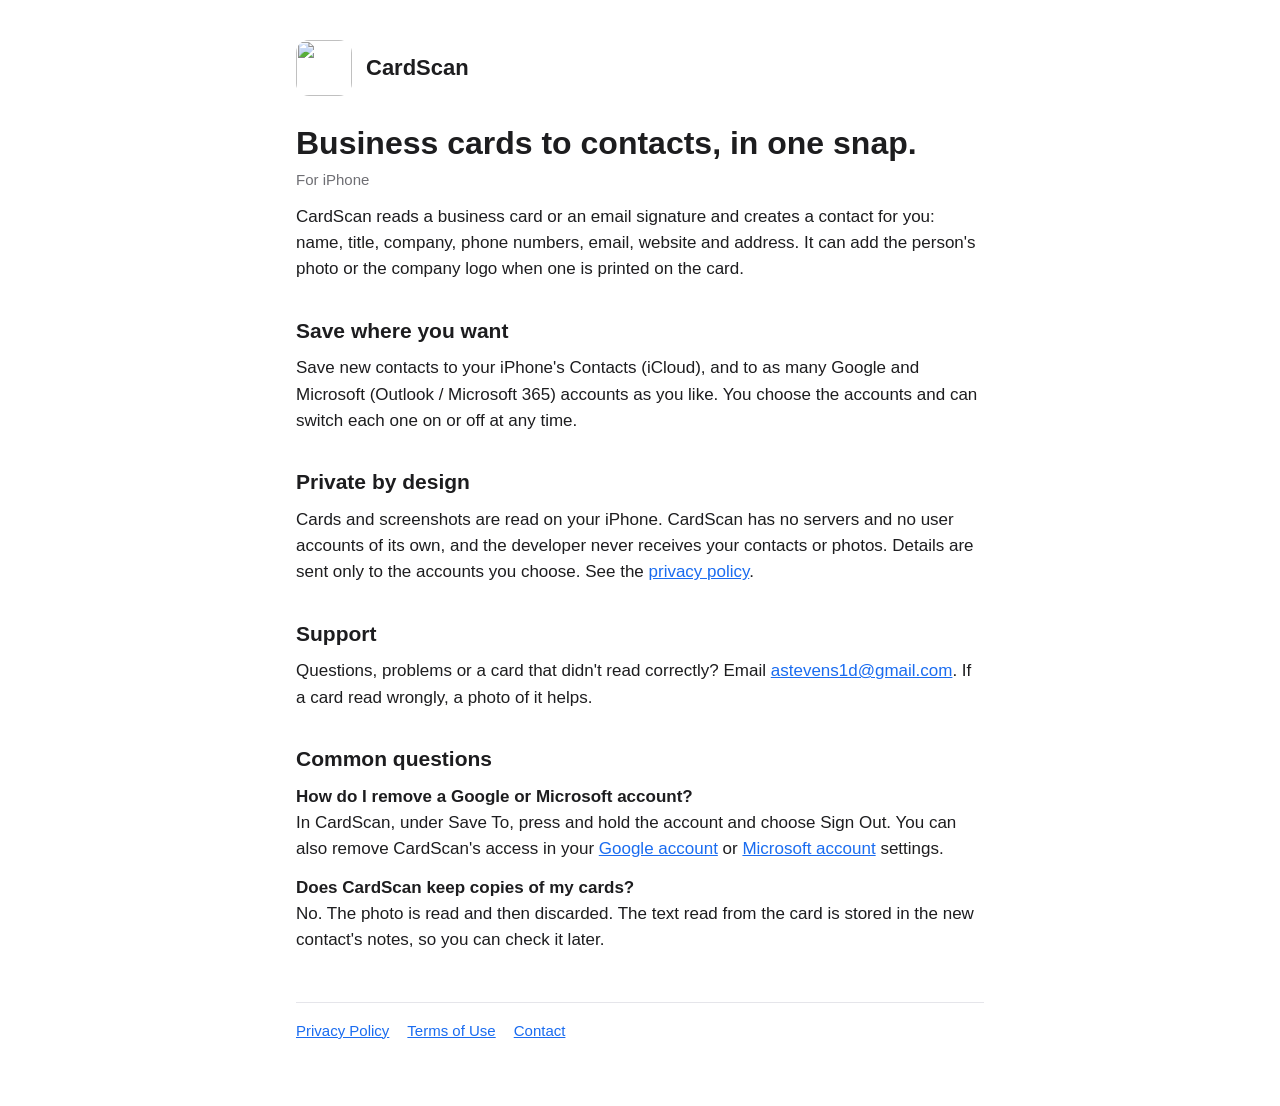
==== cardscan/index.html @ aaa1eb0a "Add initial HTML structure for CardScan page" ====
<!doctype html>
<html lang="en">
<head>
<meta charset="utf-8">
<meta name="viewport" content="width=device-width, initial-scale=1">
<title>CardScan</title>
<meta name="description" content="CardScan turns business cards and email signatures into contacts on your iPhone.">
<link rel="icon" href="icon.png">
<link rel="stylesheet" href="style.css">
</head>
<body>
<main>
  <header><img src="icon.png" alt=""><a href="/cardscan/">CardScan</a></header>

  <h1>Business cards to contacts, in one snap.</h1>
  <p class="muted">For iPhone</p>

  <p>CardScan reads a business card or an email signature and creates a contact for you: name, title, company, phone numbers, email, website and address. It can add the person's photo or the company logo when one is printed on the card.</p>

  <h2>Save where you want</h2>
  <p>Save new contacts to your iPhone's Contacts (iCloud), and to as many Google and Microsoft (Outlook / Microsoft 365) accounts as you like. You choose the accounts and can switch each one on or off at any time.</p>

  <h2>Private by design</h2>
  <p>Cards and screenshots are read on your iPhone. CardScan has no servers and no user accounts of its own, and the developer never receives your contacts or photos. Details are sent only to the accounts you choose. See the <a href="/cardscan/privacy-policy/">privacy policy</a>.</p>

  <h2>Support</h2>
  <p>Questions, problems or a card that didn't read correctly? Email <a href="mailto:astevens1d@gmail.com?subject=CardScan%20support">astevens1d@gmail.com</a>. If a card read wrongly, a photo of it helps.</p>

  <h2>Common questions</h2>
  <p><strong>How do I remove a Google or Microsoft account?</strong><br>In CardScan, under Save To, press and hold the account and choose Sign Out. You can also remove CardScan's access in your <a href="https://myaccount.google.com/connections">Google account</a> or <a href="https://account.live.com/consent/Manage">Microsoft account</a> settings.</p>
  <p><strong>Does CardScan keep copies of my cards?</strong><br>No. The photo is read and then discarded. The text read from the card is stored in the new contact's notes, so you can check it later.</p>

  <nav><a href="/cardscan/privacy-policy/">Privacy Policy</a><a href="/cardscan/terms/">Terms of Use</a><a href="mailto:astevens1d@gmail.com">Contact</a></nav>
</main>
</body>
</html>
---- cardscan/style.css ----
:root {
  --bg: #ffffff; --text: #1d1d1f; --muted: #6e6e73; --accent: #1a6cf0; --rule: #e5e5ea;
}
@media (prefers-color-scheme: dark) {
  :root { --bg: #000000; --text: #f5f5f7; --muted: #a1a1a6; --accent: #4c94ff; --rule: #2c2c2e; }
}
* { box-sizing: border-box; }
body {
  margin: 0; background: var(--bg); color: var(--text);
  font: 17px/1.55 -apple-system, BlinkMacSystemFont, "Segoe UI", Roboto, Helvetica, Arial, sans-serif;
}
main { max-width: 720px; margin: 0 auto; padding: 40px 16px 64px; }
header { display: flex; align-items: center; gap: 14px; margin-bottom: 28px; }
header img { width: 56px; height: 56px; border-radius: 13px; }
header a { color: inherit; text-decoration: none; font-weight: 600; font-size: 22px; }
h1 { font-size: 32px; line-height: 1.2; margin: 0 0 6px; }
h2 { font-size: 21px; margin: 32px 0 8px; }
p, li { margin: 0 0 12px; }
ul { padding-left: 22px; }
a { color: var(--accent); }
.muted { color: var(--muted); font-size: 15px; }
nav { margin-top: 48px; padding-top: 16px; border-top: 1px solid var(--rule); font-size: 15px; }
nav a { margin-right: 18px; }
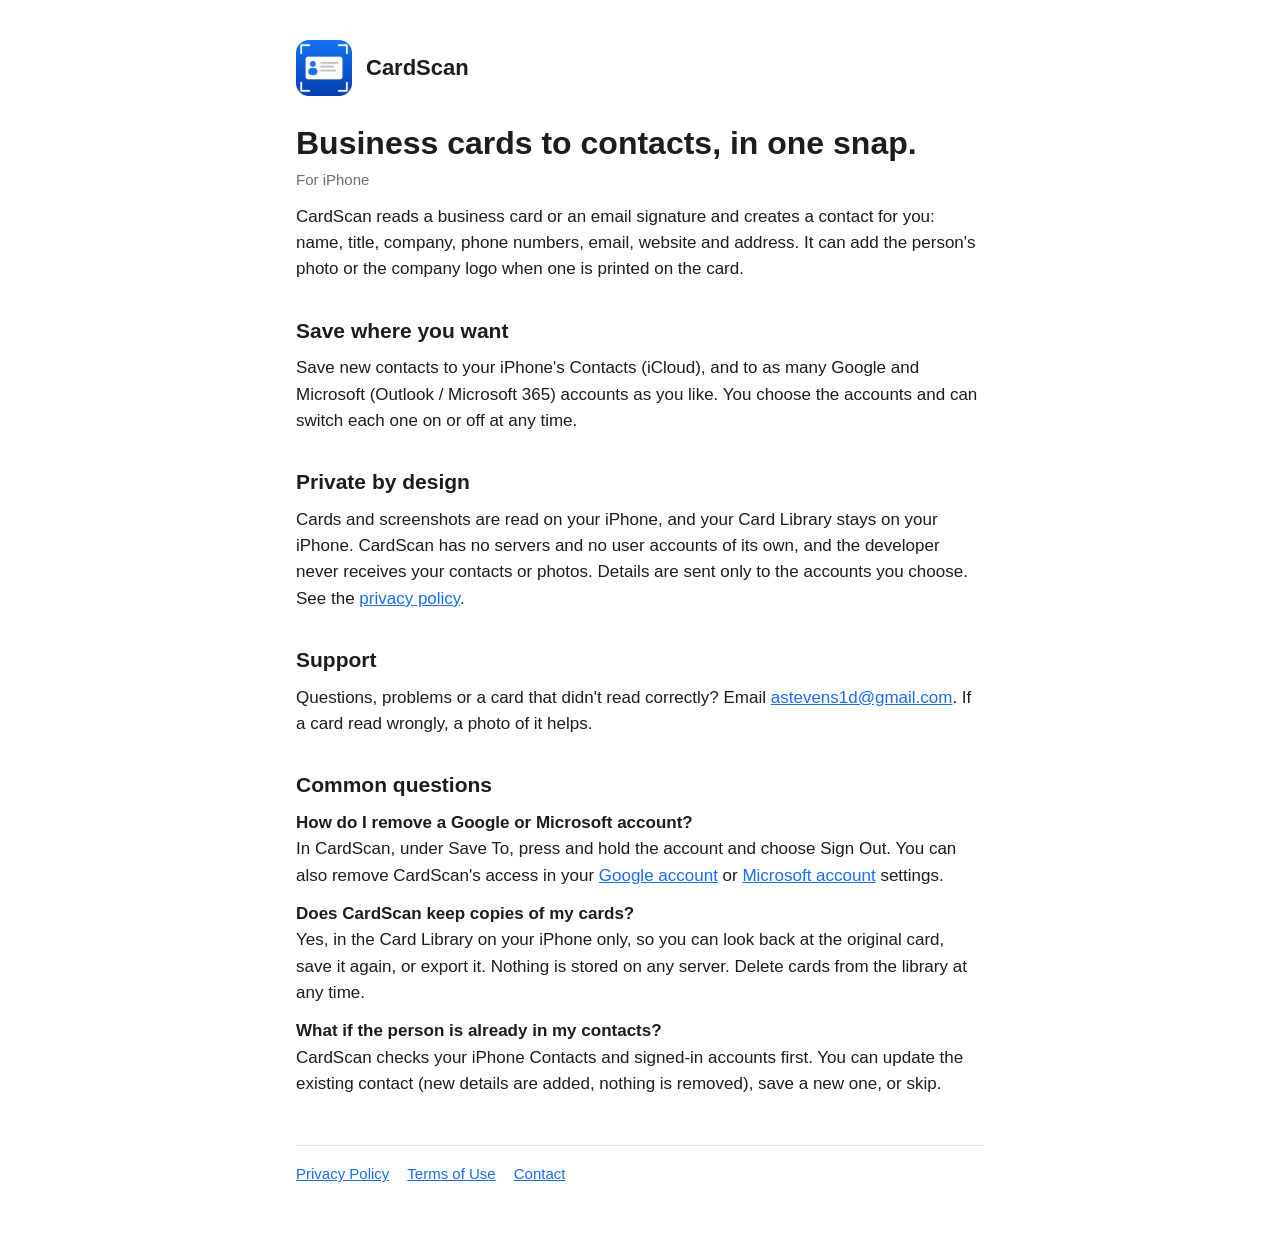
==== commit 4d9cc504: "Add files via upload" ====
--- a/cardscan/index.html
+++ b/cardscan/index.html
@@ -21,14 +21,15 @@
   <p>Save new contacts to your iPhone's Contacts (iCloud), and to as many Google and Microsoft (Outlook / Microsoft 365) accounts as you like. You choose the accounts and can switch each one on or off at any time.</p>
 
   <h2>Private by design</h2>
-  <p>Cards and screenshots are read on your iPhone. CardScan has no servers and no user accounts of its own, and the developer never receives your contacts or photos. Details are sent only to the accounts you choose. See the <a href="/cardscan/privacy-policy/">privacy policy</a>.</p>
+  <p>Cards and screenshots are read on your iPhone, and your Card Library stays on your iPhone. CardScan has no servers and no user accounts of its own, and the developer never receives your contacts or photos. Details are sent only to the accounts you choose. See the <a href="/cardscan/privacy-policy/">privacy policy</a>.</p>
 
   <h2>Support</h2>
   <p>Questions, problems or a card that didn't read correctly? Email <a href="mailto:astevens1d@gmail.com?subject=CardScan%20support">astevens1d@gmail.com</a>. If a card read wrongly, a photo of it helps.</p>
 
   <h2>Common questions</h2>
   <p><strong>How do I remove a Google or Microsoft account?</strong><br>In CardScan, under Save To, press and hold the account and choose Sign Out. You can also remove CardScan's access in your <a href="https://myaccount.google.com/connections">Google account</a> or <a href="https://account.live.com/consent/Manage">Microsoft account</a> settings.</p>
-  <p><strong>Does CardScan keep copies of my cards?</strong><br>No. The photo is read and then discarded. The text read from the card is stored in the new contact's notes, so you can check it later.</p>
+  <p><strong>Does CardScan keep copies of my cards?</strong><br>Yes, in the Card Library on your iPhone only, so you can look back at the original card, save it again, or export it. Nothing is stored on any server. Delete cards from the library at any time.</p>
+  <p><strong>What if the person is already in my contacts?</strong><br>CardScan checks your iPhone Contacts and signed-in accounts first. You can update the existing contact (new details are added, nothing is removed), save a new one, or skip.</p>
 
   <nav><a href="/cardscan/privacy-policy/">Privacy Policy</a><a href="/cardscan/terms/">Terms of Use</a><a href="mailto:astevens1d@gmail.com">Contact</a></nav>
 </main>
